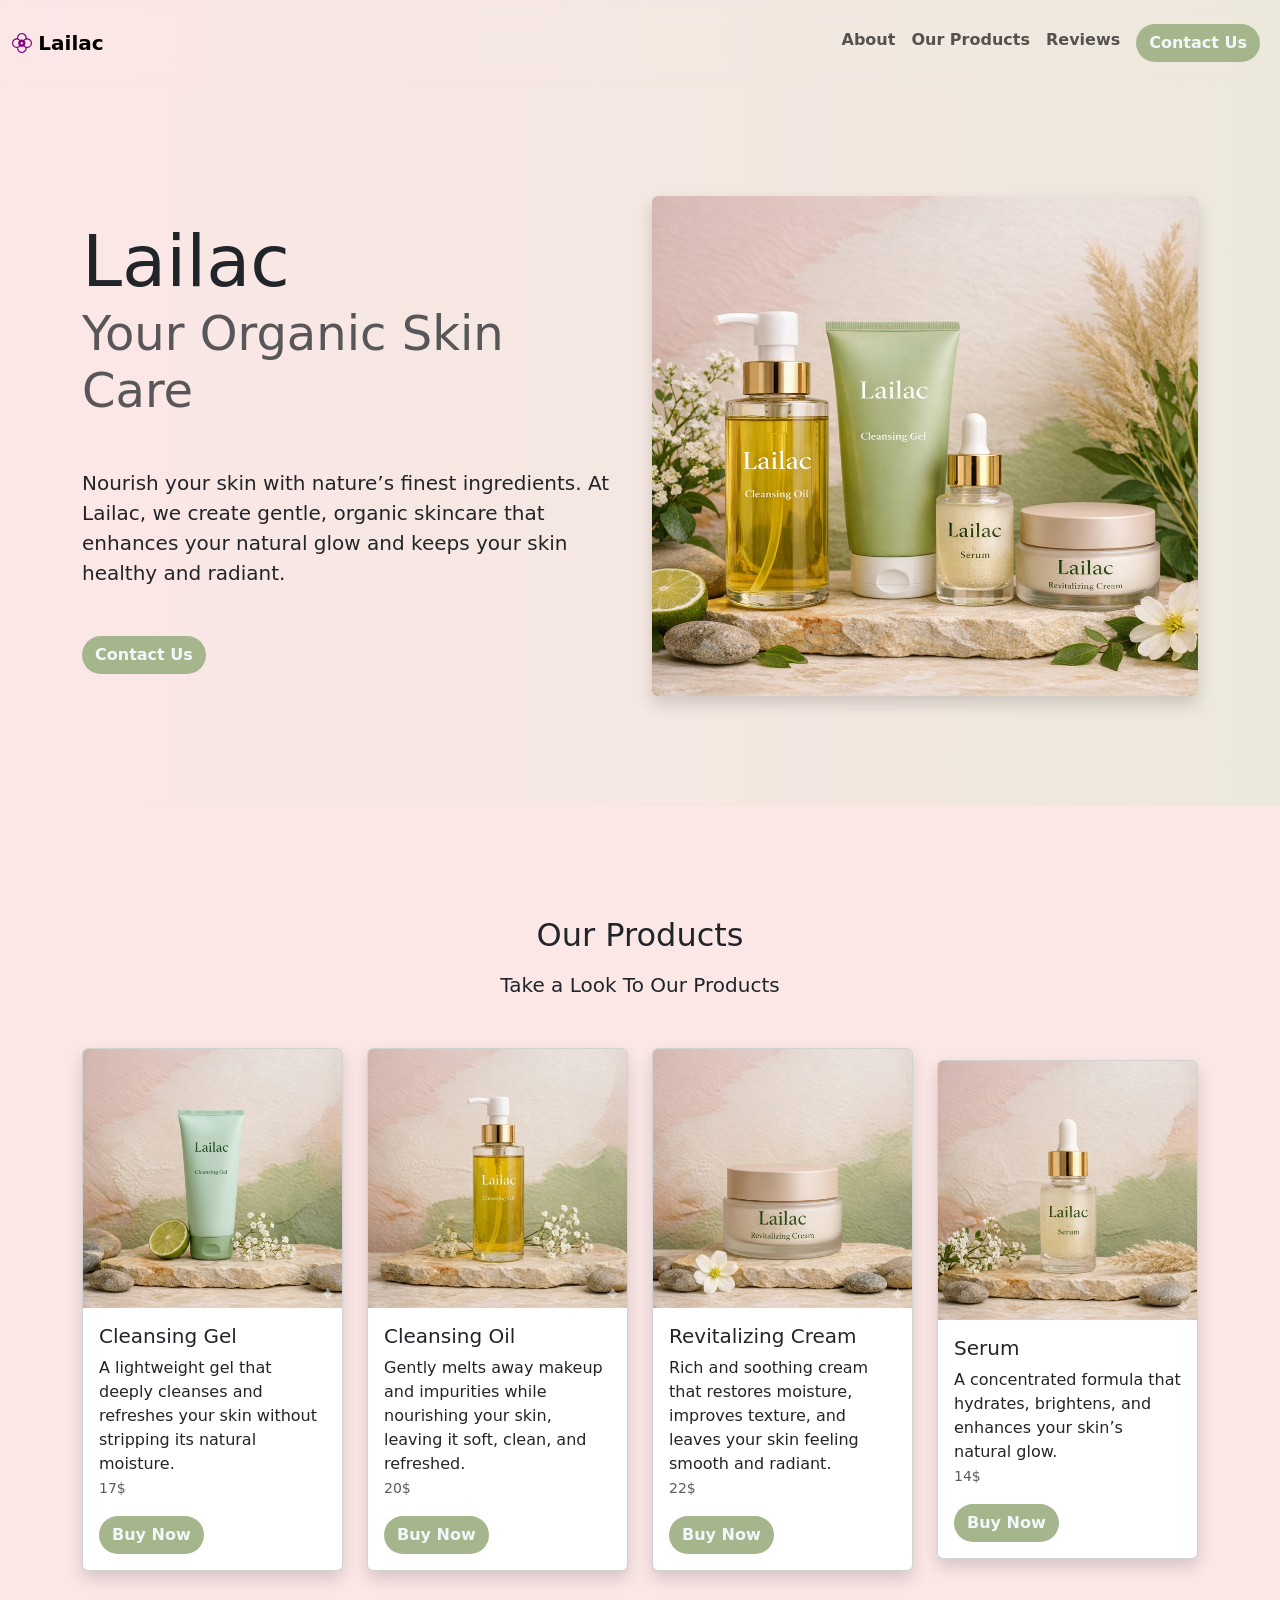
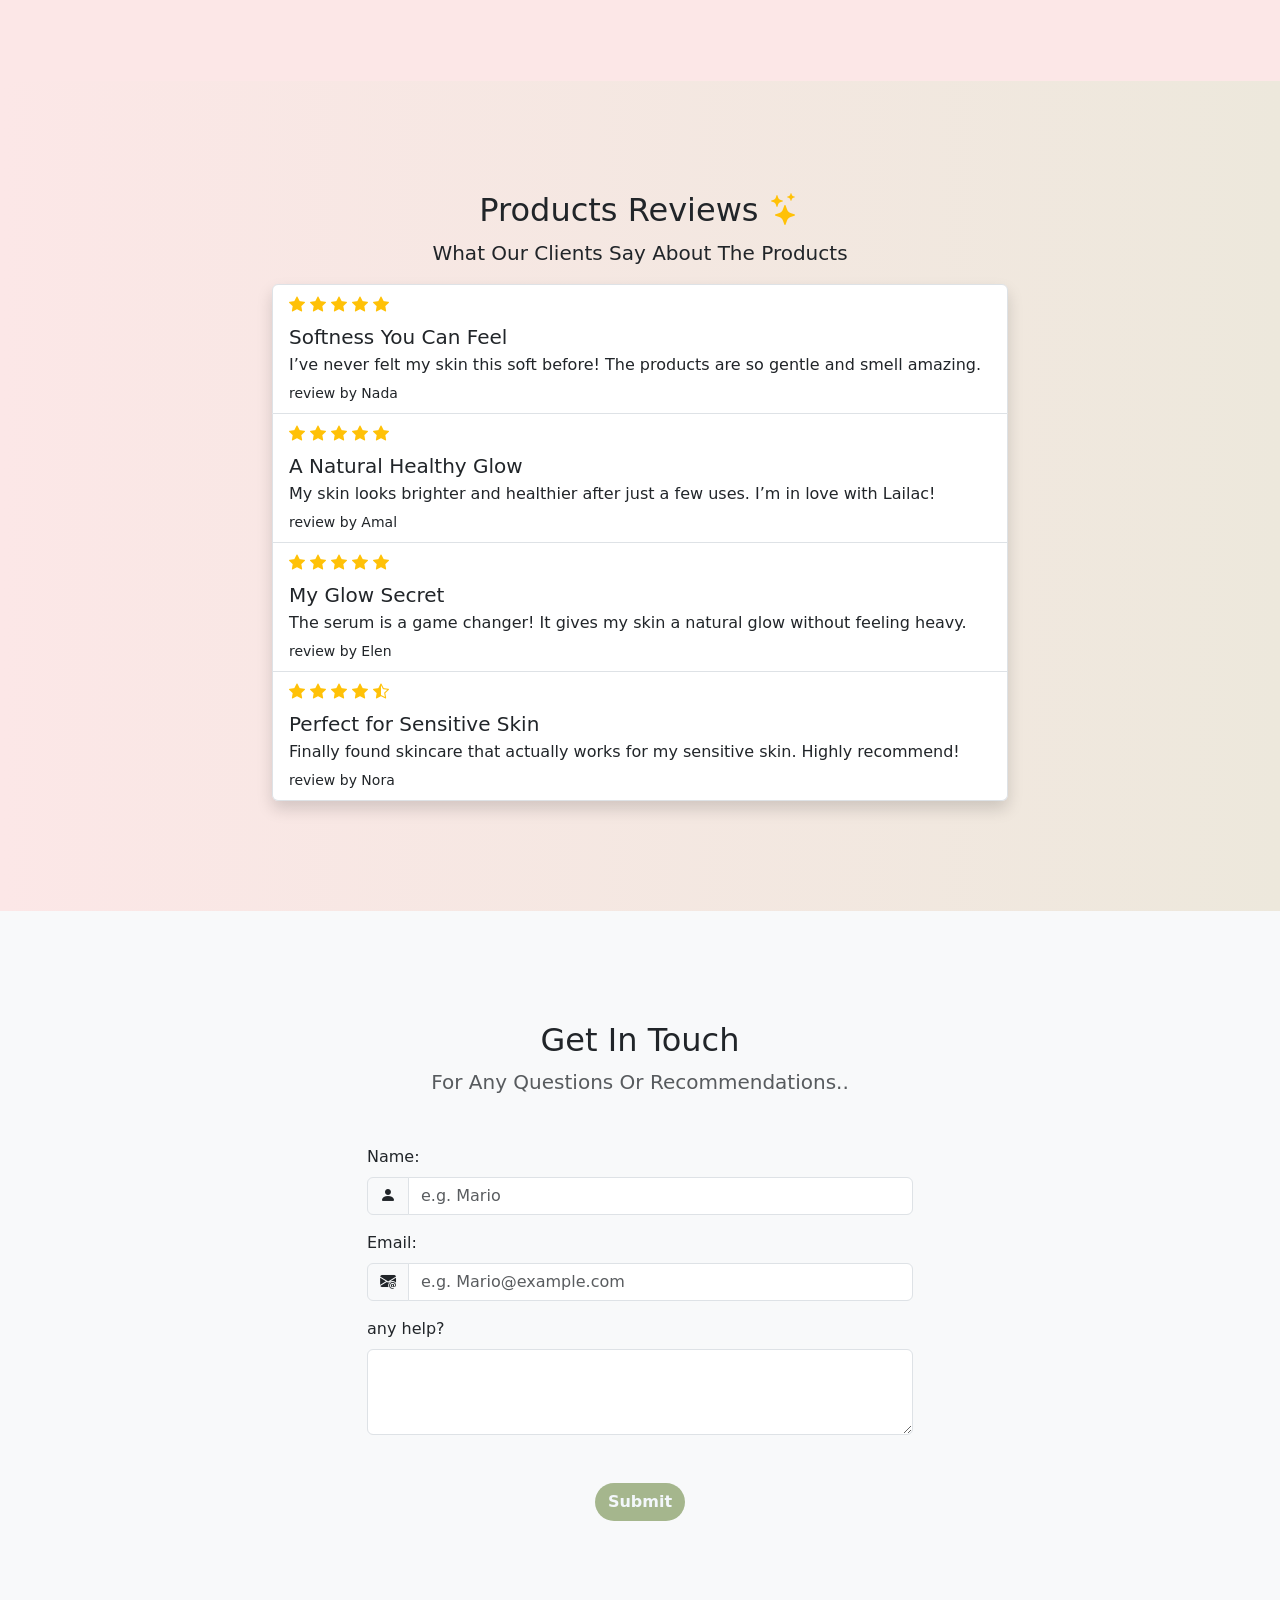
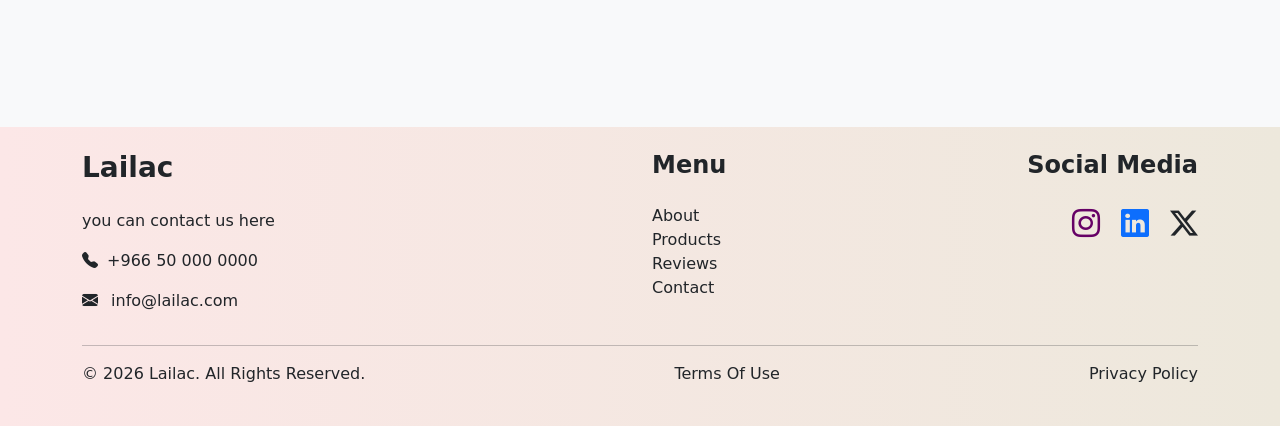
==== index.html @ d9f62119 "first commit - I created this web using HTML&CSS&Bootstrap" ====
<!DOCTYPE html>
<html lang="en">
<head>
    <meta charset="UTF-8">
    <meta name="viewport" content="width=device-width, initial-scale=1.0">
    <link href="https://cdn.jsdelivr.net/npm/bootstrap@5.3.8/dist/css/bootstrap.min.css" rel="stylesheet" 
    integrity="sha384-sRIl4kxILFvY47J16cr9ZwB07vP4J8+LH7qKQnuqkuIAvNWLzeN8tE5YBujZqJLB" crossorigin="anonymous">
    <link rel="stylesheet" href="https://cdn.jsdelivr.net/npm/bootstrap-icons@1.13.1/font/bootstrap-icons.min.css">
    <link rel="stylesheet" href="style.css">
    <title>Lailac</title>
    <style>
        section {
            padding: 110px 0;
        }
    </style>
</head>
<body>

    <nav class="navbar navbar-expand-md sticky-top py-3 ">
        <div class="container-xxl">
            <a href="#about" class="navbar-brand">
                <i class="bi bi-flower2" style="color: purple;"></i>
                <span class="fw-bold text-secondray">Lailac</span>
            </a>
            
            <button class="navbar-toggler" type="button" data-bs-toggle="collapse" data-bs-target="#main-nav" 
             aria-controls="main-nav" aria-expanded="false" aria-label="Toggle navigation">
            <span class="navbar-toggler-icon"></span>
            </button>
            <div class="collapse navbar-collapse justify-content-end align-items-center" id="main-nav">
                <ul class="navbar-nav">
                    <li class="nav-item pt-1">
                        <a class="nav-link fw-bold text-secondray" href="#about">About</a>
                    </li>
                    <li class="nav-item pt-1">
                        <a class="nav-link fw-bold text-secondray" href="#products">Our Products</a>
                    </li>
                    <li class="nav-item pt-1">
                        <a class="nav-link fw-bold text-secondray" href="#reviews" >Reviews</a>
                    </li>
                    <li class="nav-item">
                        <a class="nav-link" href="#contact" >
                            <button type="button" class="btn btn-custom">Contact Us</button>
                        </a>
                    </li>
                </ul>
            </div>
        </div>
    </nav>

    <section id="about">
        <div class="container-lg">
            <div class="row justify-content-center align-items-center">
                <div class="col text-center text-md-start">
                    <h1>
                        <div class="display-2">Lailac</div>
                        <div class="display-5 text-muted">Your Organic Skin Care</div>
                    </h1>
                    <p class="lead my-5">Nourish your skin with nature’s finest ingredients. At Lailac, we create gentle, 
                        organic skincare that enhances your natural glow and keeps your skin healthy and radiant.</p>
                         <a href="#contact" class=" btn btn-custom">Contact Us</a>
                </div>
                <div class="col-md-6 d-none d-md-block">
                    <img src="images/Lailac.png" class="img-fluid rounded float-end shadow" style="width: 550px; height: 500px; " alt="Lailac">
                </div>
            </div>
        </div>
    </section>

    

    <section id="products" class="section-bg">
        <div class="container-lg">
           <div class="text-center">
             <h2>Our Products</h2>
            <p class="lead text-mute mt-3">Take a Look To Our Products</p>
           </div>
        <div class="row justify-content-center align-items-center g-4 mt-4">
  <div class="col-lg-3 col-md-6">
    <div class="card h-100 shadow">
      <img src="images/cleansing-gel.png"  class="card-img-top" alt="cleansing-gel">
      <div class="card-body">
        <h5 class="card-title">Cleansing Gel</h5>
        <p class="card-text">A lightweight gel that deeply cleanses and refreshes your skin 
            without stripping its natural moisture.
            <br>
                <small class="text-secondray text-muted">17$</small>
        </p>
            <a href="#" class="btn btn-custom">Buy Now</a>
      </div>
    </div>
  </div>
  <div class="col-lg-3 col-md-6">
    <div class="card h-100 shadow">
      <img src="images/cleansing-oil.png" class="card-img-top" alt="cleansing-oil">
      <div class="card-body">
        <h5 class="card-title">Cleansing Oil</h5>
        <p class="card-text">Gently melts away makeup and impurities while nourishing your skin,
             leaving it soft, clean, and refreshed.
             <br>
             <small class="text-secondray text-muted">20$</small>
            </p>
             <a href="#" class="btn btn-custom">Buy Now</a>
      </div>
    </div>
  </div>
  <div class="col-lg-3 col-md-6">
    <div class="card h-100 shadow">
      <img src="images/cream.png" class="card-img-top" alt="cream">
      <div class="card-body">
        <h5 class="card-title">Revitalizing Cream</h5>
        <p class="card-text">Rich and soothing cream that restores moisture, improves texture, 
            and leaves your skin feeling smooth and radiant.
            <br>
            <small class="text-secondray text-muted">22$</small>
        </p>
            <a href="#" class="btn btn-custom">Buy Now</a>
      </div>
    </div>
  </div>
  <div class="col-lg-3 col-md-6">
    <div class="card h-100 shadow">
      <img src="images/serum.png" class="card-img-top" alt="serum">
      <div class="card-body">
        <h5 class="card-title">Serum</h5>
        <p class="card-text">A concentrated formula that hydrates, brightens, and enhances your skin’s natural glow.
            <br>
            <small class="text-secondray text-muted">14$</small>
        </p>
        <a href="#" class="btn btn-custom">Buy Now</a>
      </div>
    </div>
  </div>
</div>
</div>
    </section>


    <section id="reviews">
        <div class="container-lg">
            <div class="text-center">
                <h2>Products Reviews <i class="bi bi-stars text-warning"></i></h2>
                <p class="lead text-mute">What Our Clients Say About The Products</p>
            </div>
            <div class="row justify-content-center">
                <div class="col-lg-8">
                    <div class="list-group shadow">
                      <div class="list-group-item">
                        <div class="pb-2">
                            <i class="bi bi-star-fill text-warning"></i>
                            <i class="bi bi-star-fill text-warning"></i>
                            <i class="bi bi-star-fill text-warning"></i>
                            <i class="bi bi-star-fill text-warning"></i>
                            <i class="bi bi-star-fill text-warning"></i>
                        </div>
                        <h5 class="mb-1">Softness You Can Feel</h5>
                        <p class="mb-1">I’ve never felt my skin this soft before! The products are so gentle 
                            and smell amazing.</p>
                            <small class="text-secondray">review by Nada</small>
                      </div>

                      <div class="list-group-item">
                        <div class="pb-2">
                            <i class="bi bi-star-fill text-warning"></i>
                            <i class="bi bi-star-fill text-warning"></i>
                            <i class="bi bi-star-fill text-warning"></i>
                            <i class="bi bi-star-fill text-warning"></i>
                            <i class="bi bi-star-fill text-warning"></i>
                        </div>
                        <h5 class="mb-1">A Natural Healthy Glow</h5>
                        <p class="mb-1">My skin looks brighter and healthier after just a few uses.
                             I’m in love with Lailac!</p>
                             <small class="text-secondray">review by Amal</small>
                      </div>

                      <div class="list-group-item">
                        <div class="pb-2">
                            <i class="bi bi-star-fill text-warning"></i>
                            <i class="bi bi-star-fill text-warning"></i>
                            <i class="bi bi-star-fill text-warning"></i>
                            <i class="bi bi-star-fill text-warning"></i>
                            <i class="bi bi-star-fill text-warning"></i>
                        </div>
                        <h5 class="mb-1">My Glow Secret</h5>
                        <p class="mb-1">The serum is a game changer! It gives my skin a natural glow 
                            without feeling heavy.</p>
                            <small class="text-secondray">review by Elen</small>
                      </div>

                      <div class="list-group-item">
                        <div class="pb-2">
                            <i class="bi bi-star-fill text-warning"></i>
                            <i class="bi bi-star-fill text-warning"></i>
                            <i class="bi bi-star-fill text-warning"></i>
                            <i class="bi bi-star-fill text-warning"></i>
                            <i class="bi bi-star-half text-warning"></i>
                        </div>
                        <h5 class="mb-1">Perfect for Sensitive Skin</h5>
                        <p class="mb-1">Finally found skincare that actually works for my sensitive skin. 
                            Highly recommend!</p>
                            <small class="text-secondray">review by Nora</small>
                      </div>
  
                    </div>
                </div>
            </div>
        </div>
    </section>


    <section id="contact" class="bg-light">
        <div class="container-lg">
            <div class="text-center">
                <h2>Get In Touch</h2>
                <p class="lead text-muted">For Any Questions Or Recommendations..</p>
            </div>
            <div class="row justify-content-center my-5">
                <div class="col-lg-6">
                    <form>
                        <label for="name" class="form-label">Name:</label>
                        <div class="input-group mb-3">
                        <span class="input-group-text">
                            <i class="bi bi-person-fill"></i>
                        </span>
                        <input type="text" class="form-control" id="name" placeholder="e.g. Mario">
                        </div>
                        <label for="email" class="form-label">Email:</label>
                        <div class="input-group mb-3">
                        <span class="input-group-text">
                            <i class="bi bi-envelope-at-fill"></i>
                        </span>
                        <input type="text" class="form-control" id="email" placeholder="e.g. Mario@example.com">
                        </div>
                        <div class="mb-3">
                        <label for="exampleFormControlTextarea1" class="form-label">any help?</label>
                        <textarea class="form-control" id="exampleFormControlTextarea1" rows="3"></textarea>
                        </div>
                        <div class="text-center my-5">
                            <button type="button" class="btn btn-custom">Submit</button>
                        </div>
                    </form>
                    
            </div>
        </div>
    </section>

    <footer class="py-4">
        <div class="container">
            <div class="row">
                <div class="col-lg-6">
                    <h3 class="pb-3 fw-bold">Lailac</h3>
                    <p>you can contact us here</p>
                    <p>
                    <i class="bi bi-telephone-fill me-1"></i> 
                    <a href="tel:+966500000000" class="text-decoration-none text-dark">
                     +966 50 000 0000
                    </a>
                   </p>
                   <p>
                  <i class="bi bi-envelope-fill me-2"></i> 
                   <a href="mailto:info@lailac.com" class="text-decoration-none text-dark" >
                    info@lailac.com
                   </a>
                  </p>

                </div>
                <div class="col-lg-3">
                    <h4 class="pb-3 fw-bold">Menu</h4>
                    <ul class="list-unstyled">
                        <li><a href="#about" class="text-decoration-none text-dark">About</a></li>
                        <li><a href="#products" class="text-decoration-none text-dark">Products</a></li>
                        <li><a href="#reviews" class="text-decoration-none text-dark">Reviews</a></li>
                        <li><a href="#contact" class="text-decoration-none text-dark">Contact</a></li>
                    </ul>
                </div>
                <div class="col-lg-3 text-lg-end">
                    <h4 class="pb-3 fw-bold">Social Media</h4>
                    <div>
                        <a href="#" class="text-decoration-none text-dark"><i class="bi bi-instagram fs-3 me-3" style="color:rgb(102, 1, 102);;"></i></a>
                        <a href="#" class="text-decoration-none text-dark"><i class="bi bi-linkedin fs-3 me-3 text-primary"></i></a>
                        <a href="#" class="text-decoration-none text-dark"><i class="bi bi-twitter-x fs-3"></i></a>
                    </div>
                </div>
            
            </div>
            <hr>
            <div class="d-flex justify-content-between">
                <p>© 2026 Lailac. All Rights Reserved.</p>
                <a href="#" class="text-decoration-none text-dark">Terms Of Use</a>
                <a href="#" class="text-decoration-none text-dark">Privacy Policy</a>
            </div>
        </div>
    </footer>









    <script src="https://cdn.jsdelivr.net/npm/bootstrap@5.3.8/dist/js/bootstrap.bundle.min.js" 
    integrity="sha384-FKyoEForCGlyvwx9Hj09JcYn3nv7wiPVlz7YYwJrWVcXK/BmnVDxM+D2scQbITxI" crossorigin="anonymous"></script>
    
</body>
</html>
---- style.css ----
:root {
  --main-pink: rgb(252, 231, 231);
  --cream: rgb(237, 232, 220);
  --olive: rgb(165, 182, 141);
  --light-green: rgb(193, 207, 161);
}

body {
  
  background: linear-gradient(to right,  rgb(252, 231, 231), rgb(237, 232, 220));
}

.section-bg {
  background-color: var(--main-pink);
}

.btn-custom {
  background-color: var(--olive);
  color: rgb(243, 247, 251);
  border-radius: 20px;
  font-weight: bold;
}

.btn-custom:hover{
    background-color: rgb(114, 125, 98);
    font-weight: bold;
    color: aliceblue;
}
.navbar{
  background-color: var(--main-pink);
  background: transparent;
  backdrop-filter: blur(10px);
  
}

.btn:hover {
    transform: translatey(-2px);
    box-shadow: 0 10px 20px rgba(0,0,0,0.1); 
}
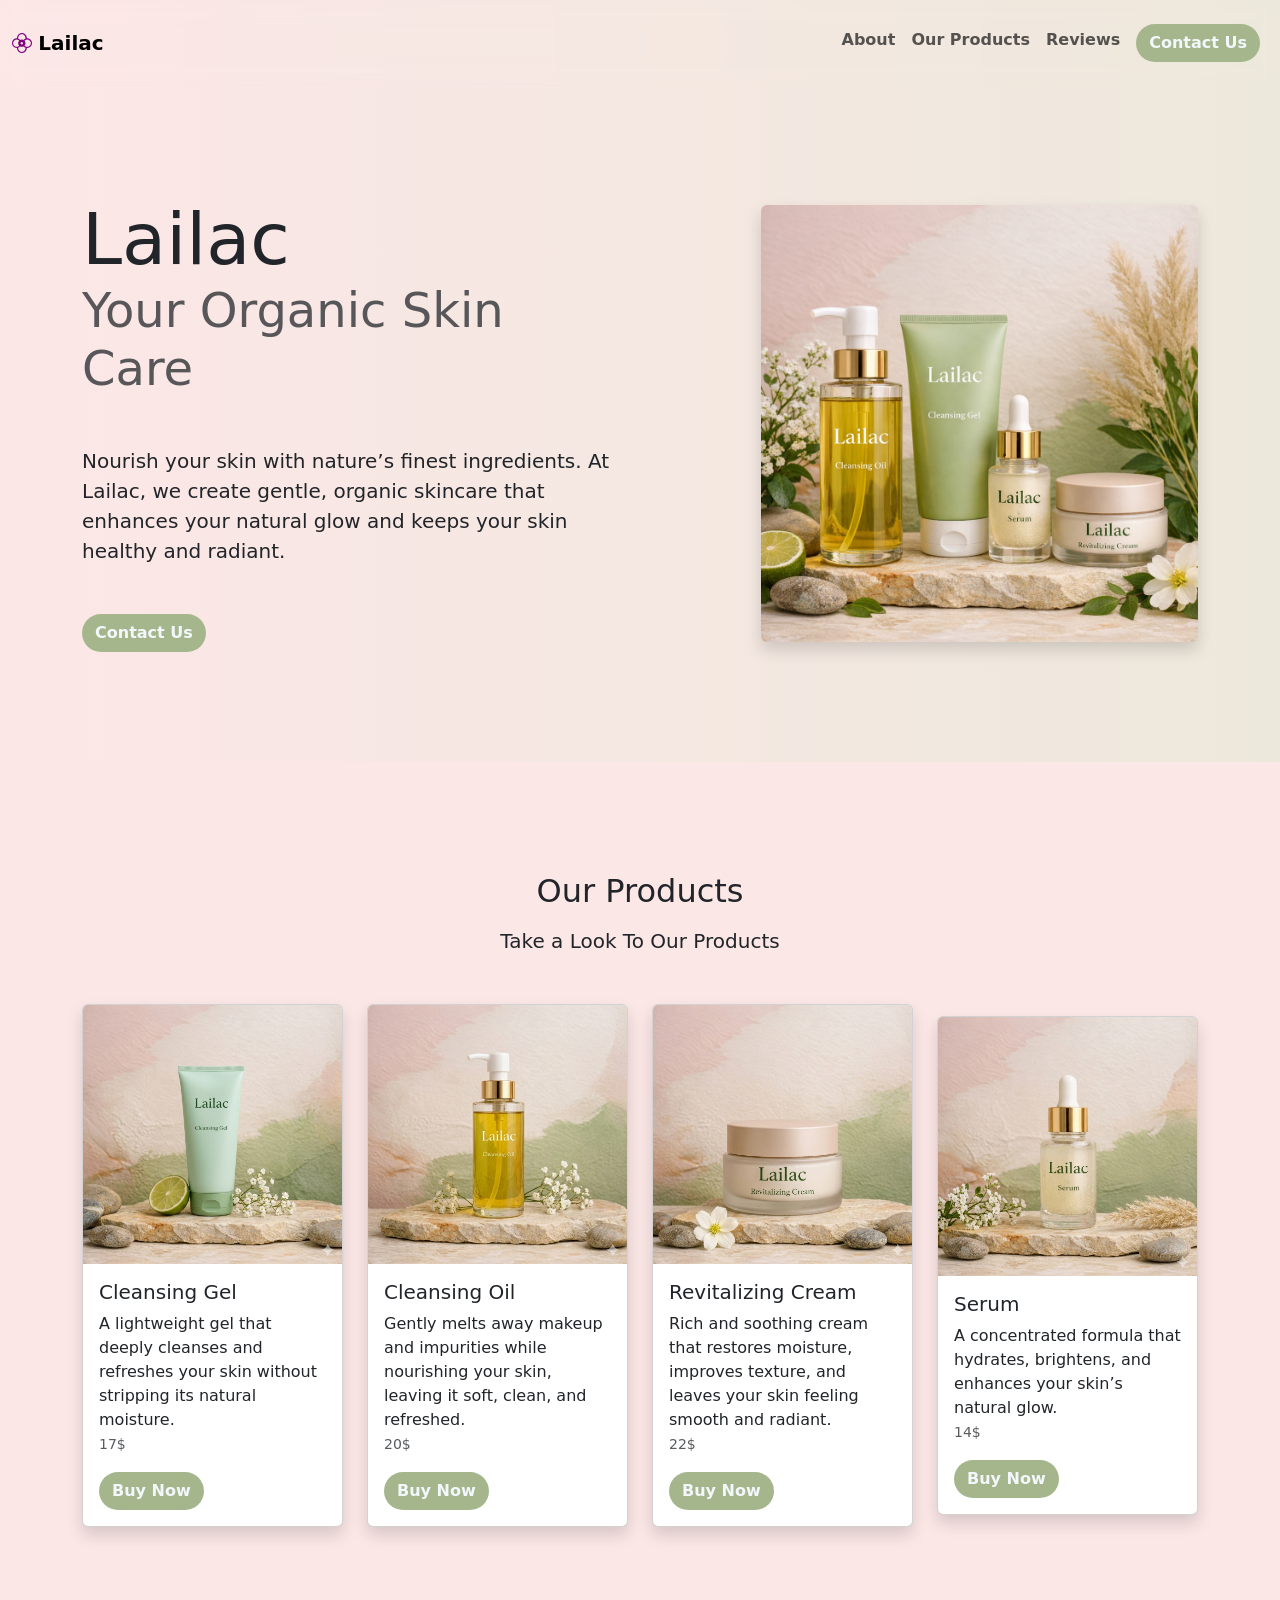
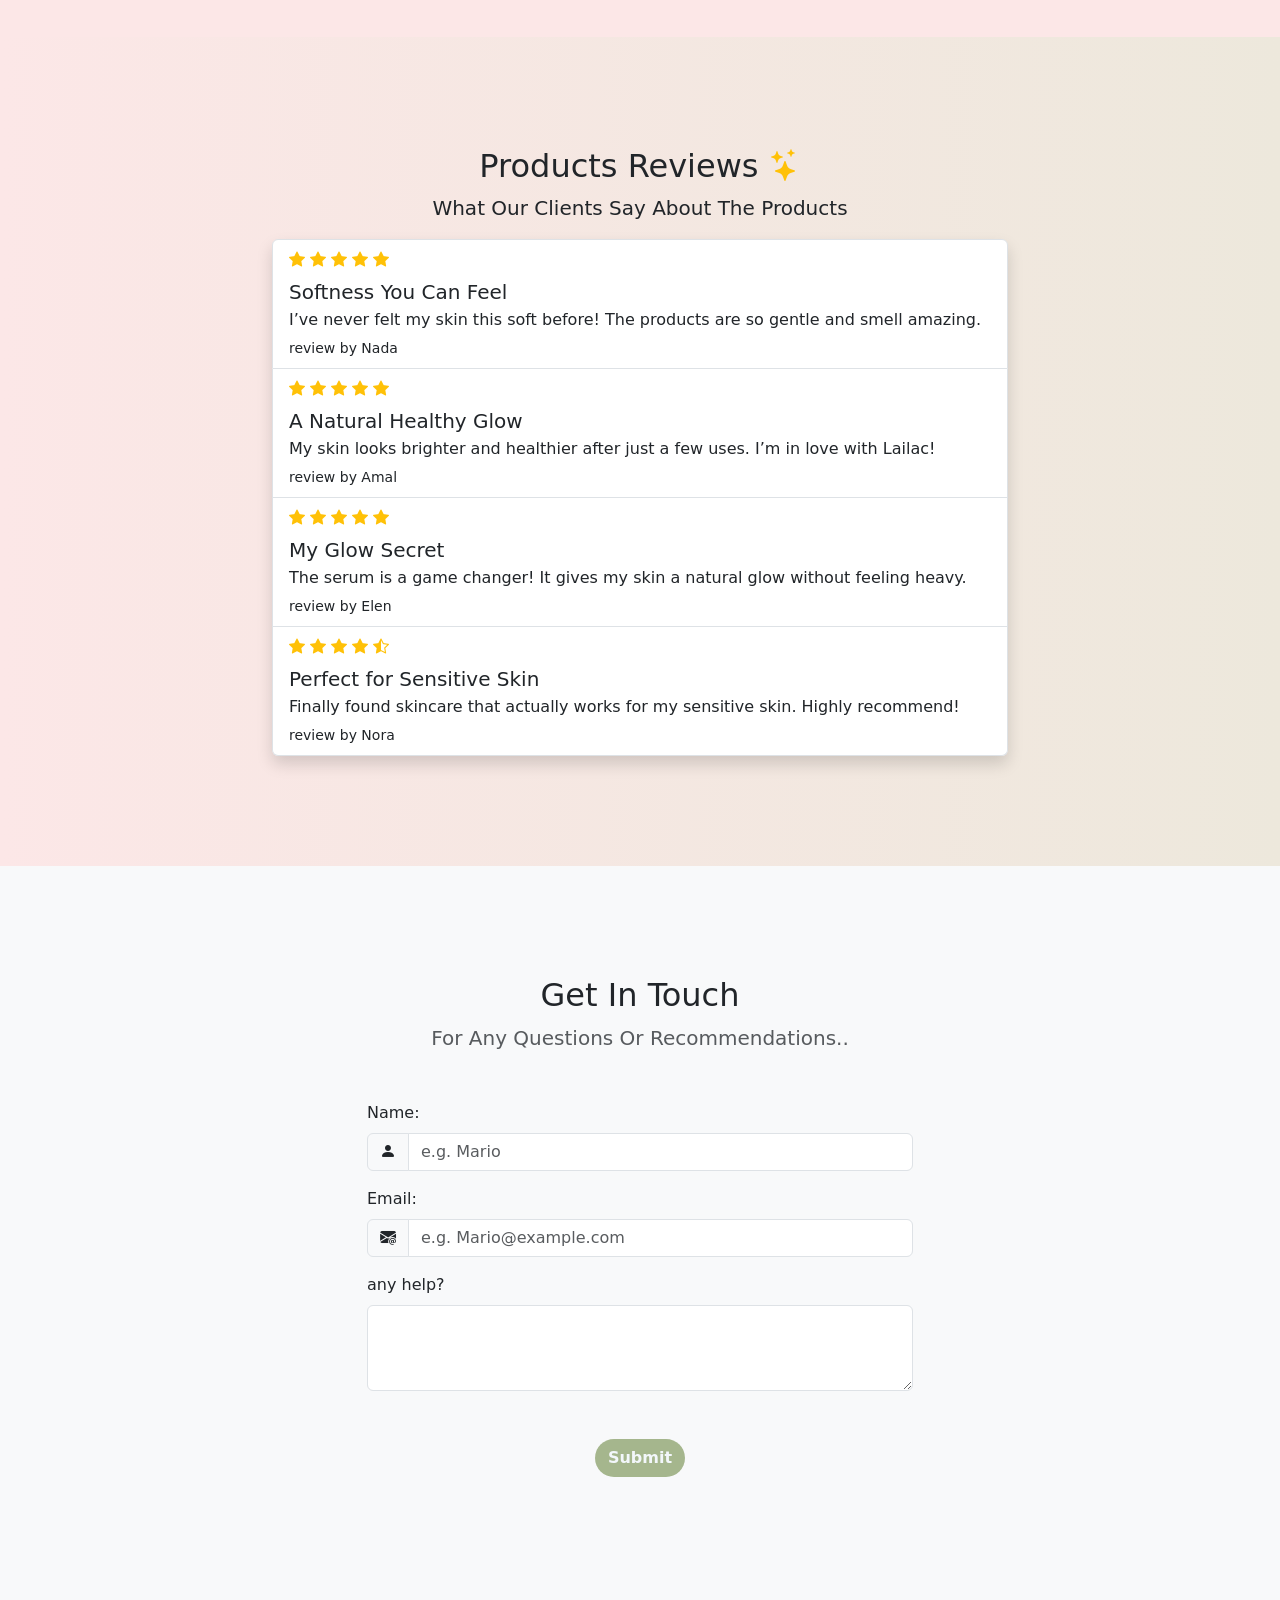
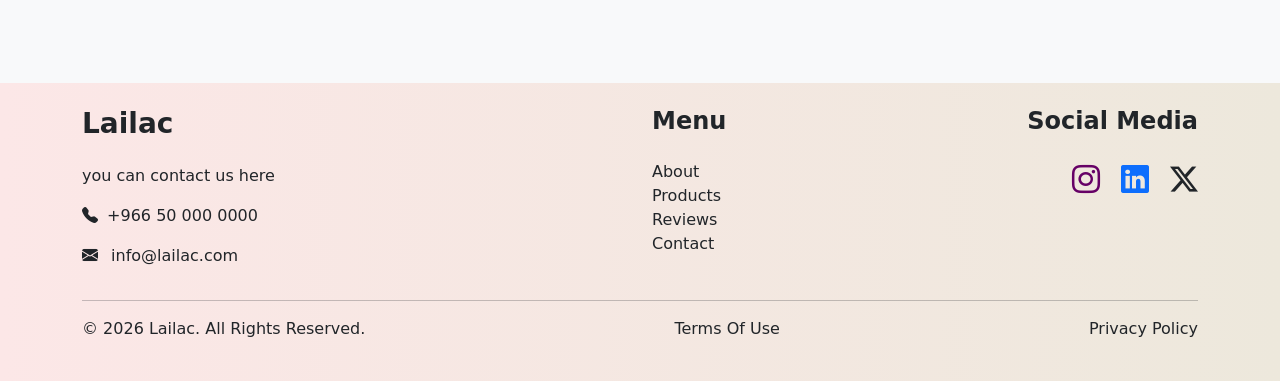
==== commit bde184a9: "add transition to btn in css" ====
--- a/index.html
+++ b/index.html
@@ -1,5 +1,5 @@
 <!DOCTYPE html>
-<html lang="en">
+<html lang="en" dir="ltr">
 <head>
     <meta charset="UTF-8">
     <meta name="viewport" content="width=device-width, initial-scale=1.0">
@@ -8,11 +8,7 @@
     <link rel="stylesheet" href="https://cdn.jsdelivr.net/npm/bootstrap-icons@1.13.1/font/bootstrap-icons.min.css">
     <link rel="stylesheet" href="style.css">
     <title>Lailac</title>
-    <style>
-        section {
-            padding: 110px 0;
-        }
-    </style>
+    
 </head>
 <body>
 
@@ -61,7 +57,7 @@
                          <a href="#contact" class=" btn btn-custom">Contact Us</a>
                 </div>
                 <div class="col-md-6 d-none d-md-block">
-                    <img src="images/Lailac.png" class="img-fluid rounded float-end shadow" style="width: 550px; height: 500px; " alt="Lailac">
+                    <img src="images/Lailac.png" class="img-fluid rounded float-end shadow" style="max-width: 80%; height: auto; " alt="Lailac">
                 </div>
             </div>
         </div>
@@ -244,6 +240,7 @@
         </div>
     </section>
 
+
     <footer class="py-4">
         <div class="container">
             <div class="row">
--- a/style.css
+++ b/style.css
@@ -10,6 +10,10 @@
   background: linear-gradient(to right,  rgb(252, 231, 231), rgb(237, 232, 220));
 }
 
+ section {
+  padding: 110px 0;
+}
+
 .section-bg {
   background-color: var(--main-pink);
 }
@@ -19,10 +23,11 @@
   color: rgb(243, 247, 251);
   border-radius: 20px;
   font-weight: bold;
+  transition: 0.3s;
 }
 
 .btn-custom:hover{
-    background-color: rgb(114, 125, 98);
+    background-color: rgba(76, 175, 80, 0.4);
     font-weight: bold;
     color: aliceblue;
 }
@@ -36,4 +41,7 @@
 .btn:hover {
     transform: translatey(-2px);
     box-shadow: 0 10px 20px rgba(0,0,0,0.1); 
+    transition: 0.3s;
 }
+
+
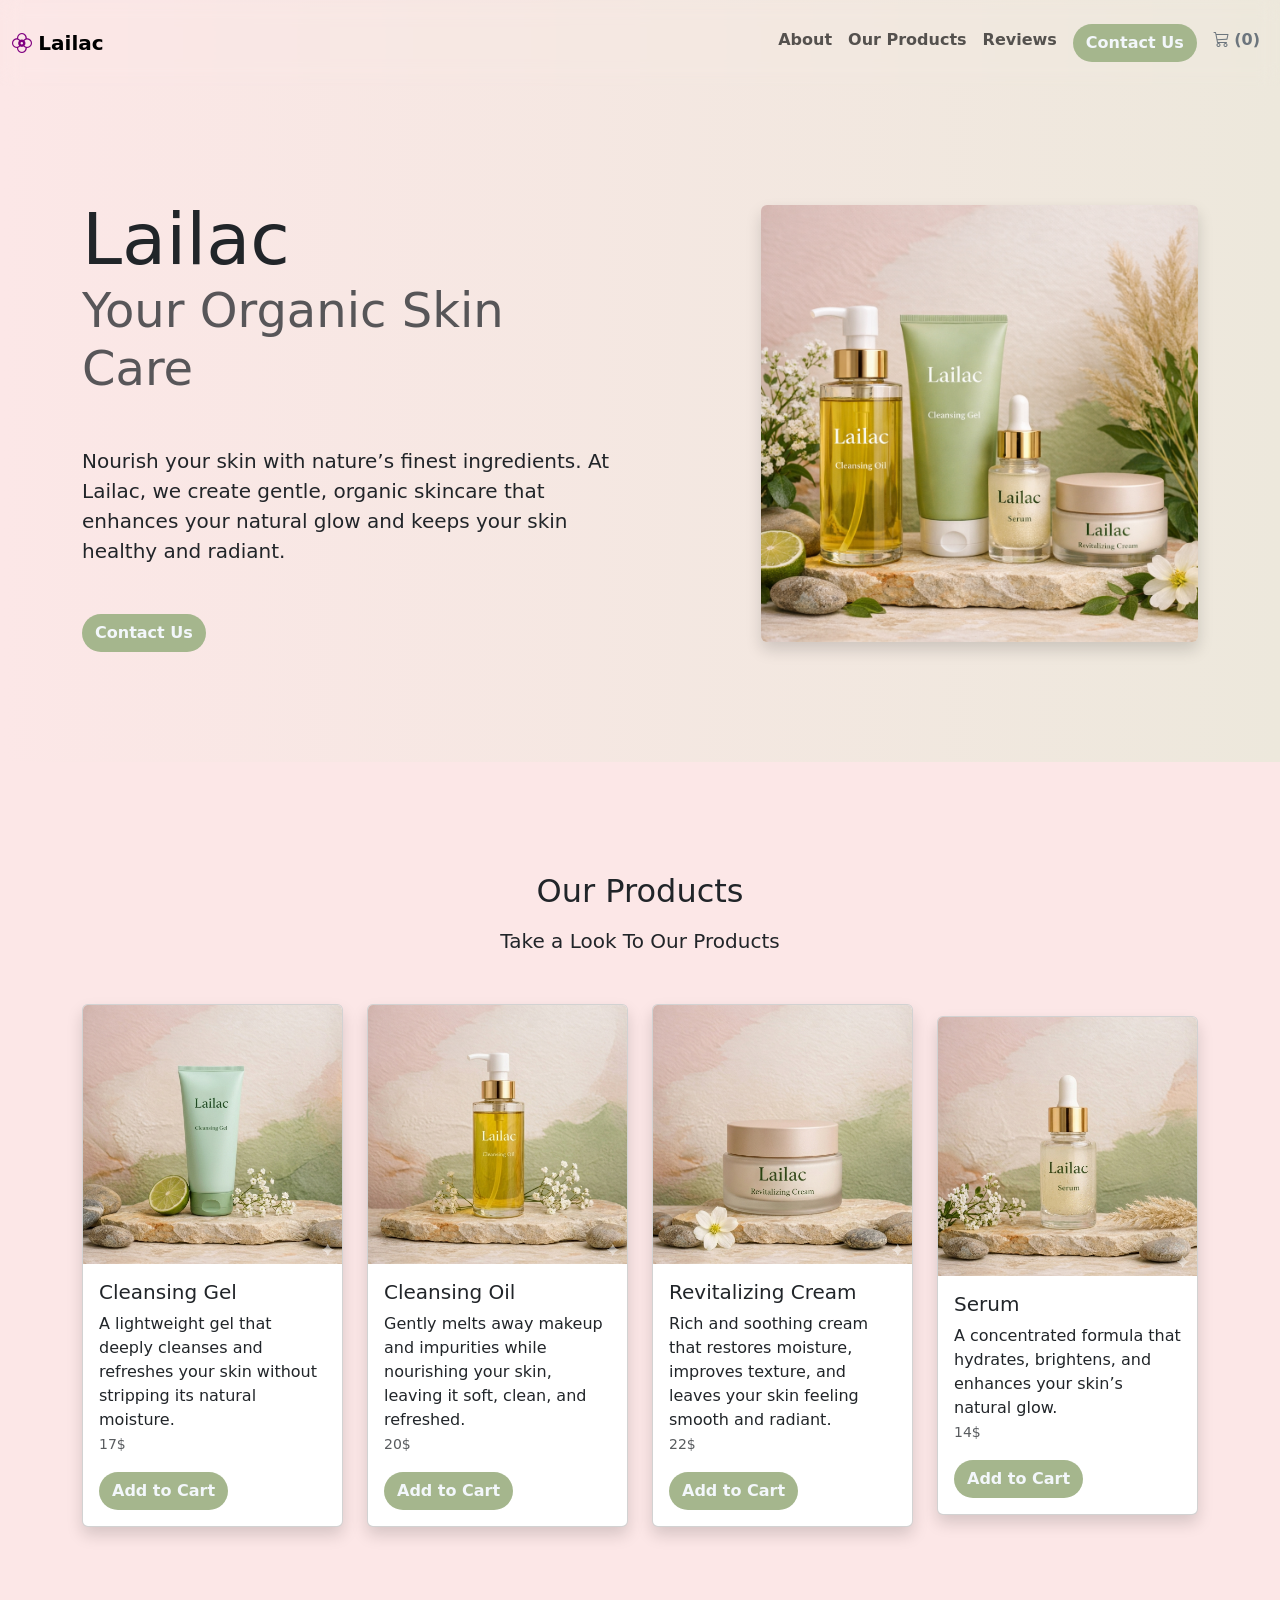
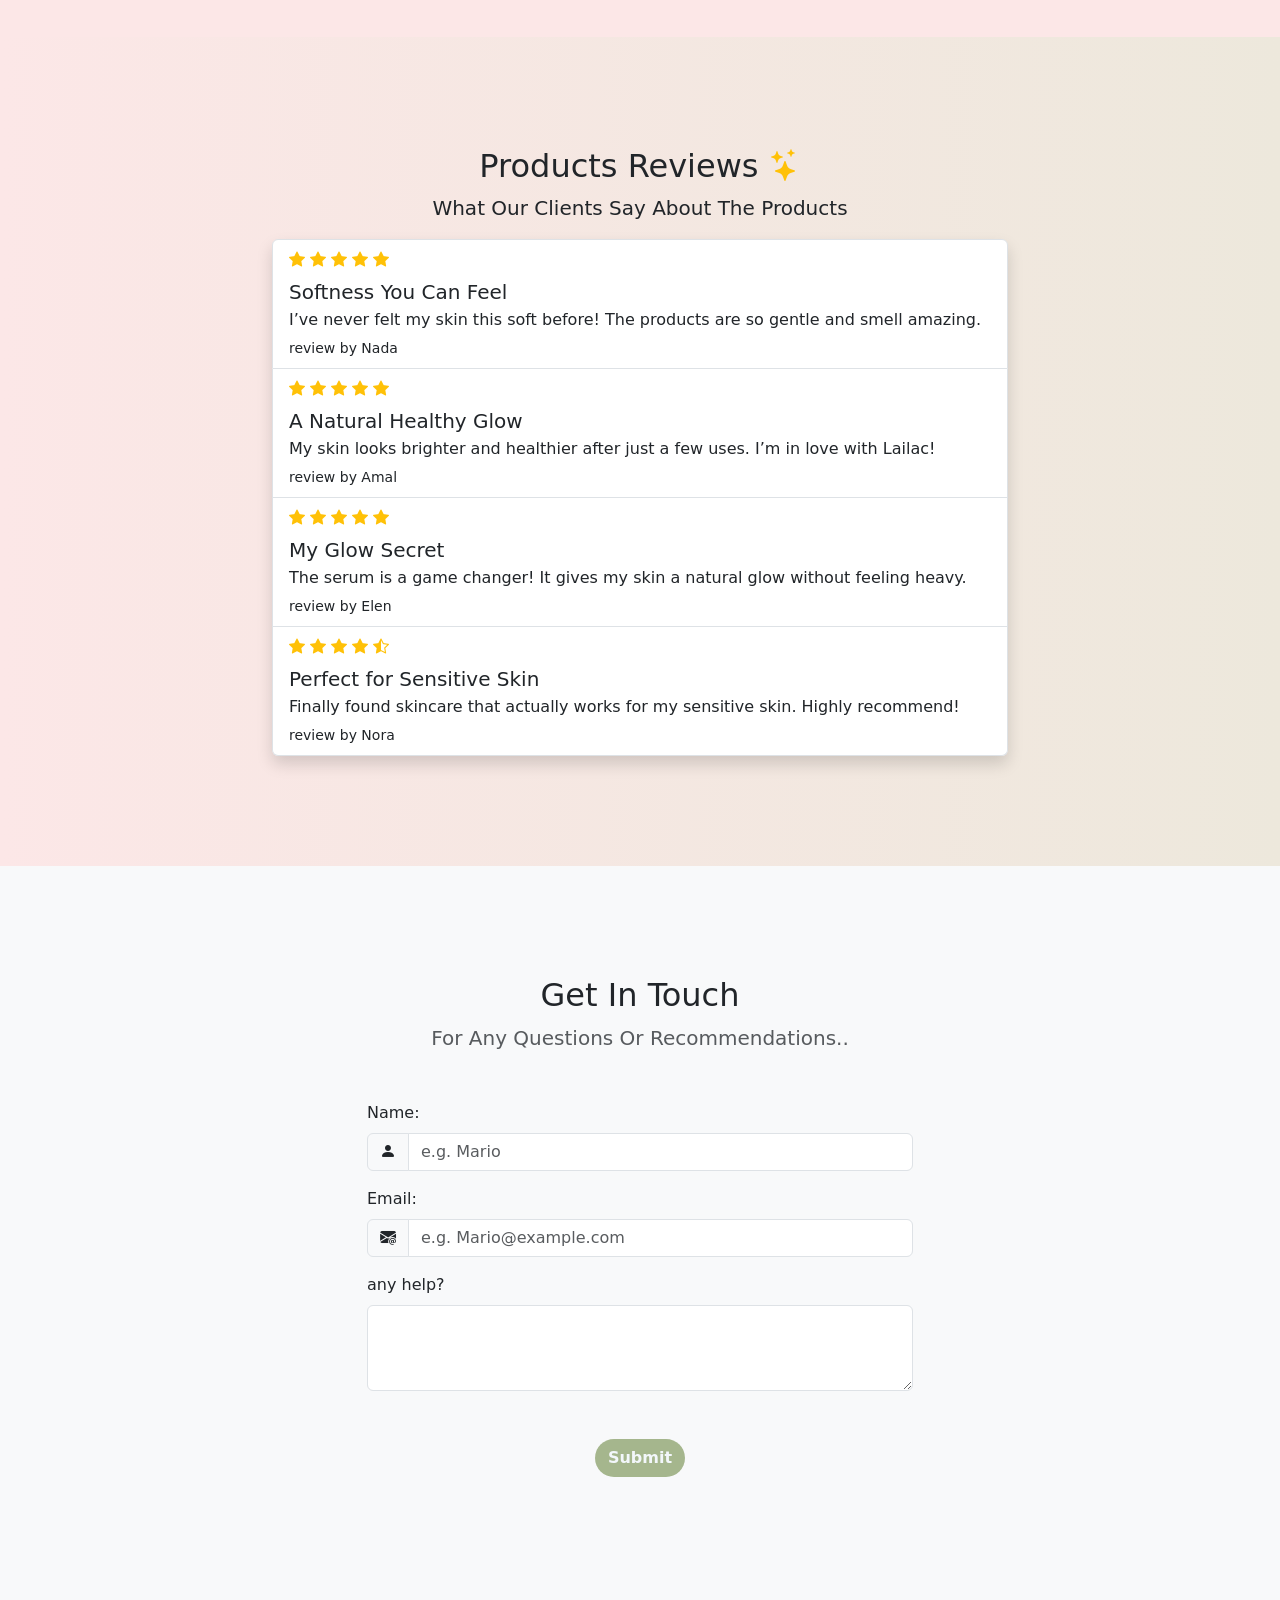
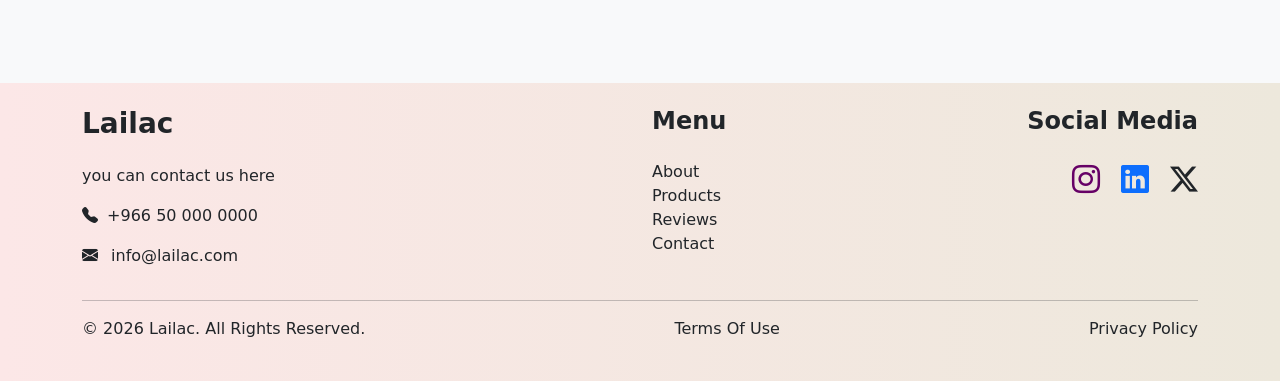
==== commit e54cca98: ""Feat: Implement full shopping cart system with localStorage, dynamic checkout process, and order co" ====
--- a/index.html
+++ b/index.html
@@ -39,6 +39,11 @@
                             <button type="button" class="btn btn-custom">Contact Us</button>
                         </a>
                     </li>
+                   <li class="nav-item pt-1">
+                    <a class="nav-link fw-bold text-secondary" href="cart.html">
+                  <i class="bi bi-cart3"></i>  (<span id="cart-count">0</span>)
+                    </a>
+                  </li>
                 </ul>
             </div>
         </div>
@@ -82,7 +87,10 @@
             <br>
                 <small class="text-secondray text-muted">17$</small>
         </p>
-            <a href="#" class="btn btn-custom">Buy Now</a>
+          <a href="#" class="btn btn-custom add-to-cart" 
+            data-name="Cleansing Gel" 
+            data-price="17">Add to Cart</a>
+           
       </div>
     </div>
   </div>
@@ -96,7 +104,9 @@
              <br>
              <small class="text-secondray text-muted">20$</small>
             </p>
-             <a href="#" class="btn btn-custom">Buy Now</a>
+            <a href="#" class="btn btn-custom add-to-cart" 
+             data-name="Cleansing oil" 
+             data-price="20">Add to Cart</a>
       </div>
     </div>
   </div>
@@ -110,7 +120,9 @@
             <br>
             <small class="text-secondray text-muted">22$</small>
         </p>
-            <a href="#" class="btn btn-custom">Buy Now</a>
+            <a href="#" class="btn btn-custom add-to-cart" 
+             data-name="Revitalizing Cream" 
+             data-price="22">Add to Cart</a>
       </div>
     </div>
   </div>
@@ -123,7 +135,9 @@
             <br>
             <small class="text-secondray text-muted">14$</small>
         </p>
-        <a href="#" class="btn btn-custom">Buy Now</a>
+        <a href="#" class="btn btn-custom add-to-cart" 
+             data-name="Serum" 
+             data-price="14">Add to Cart</a>
       </div>
     </div>
   </div>
@@ -293,7 +307,7 @@
 
 
 
-
+   <script src="./main.js"></script>
 
 
 
--- a/style.css
+++ b/style.css
@@ -27,7 +27,7 @@
 }
 
 .btn-custom:hover{
-    background-color: rgba(76, 175, 80, 0.4);
+    background-color: rgba(66, 105, 68, 0.4);
     font-weight: bold;
     color: aliceblue;
 }
